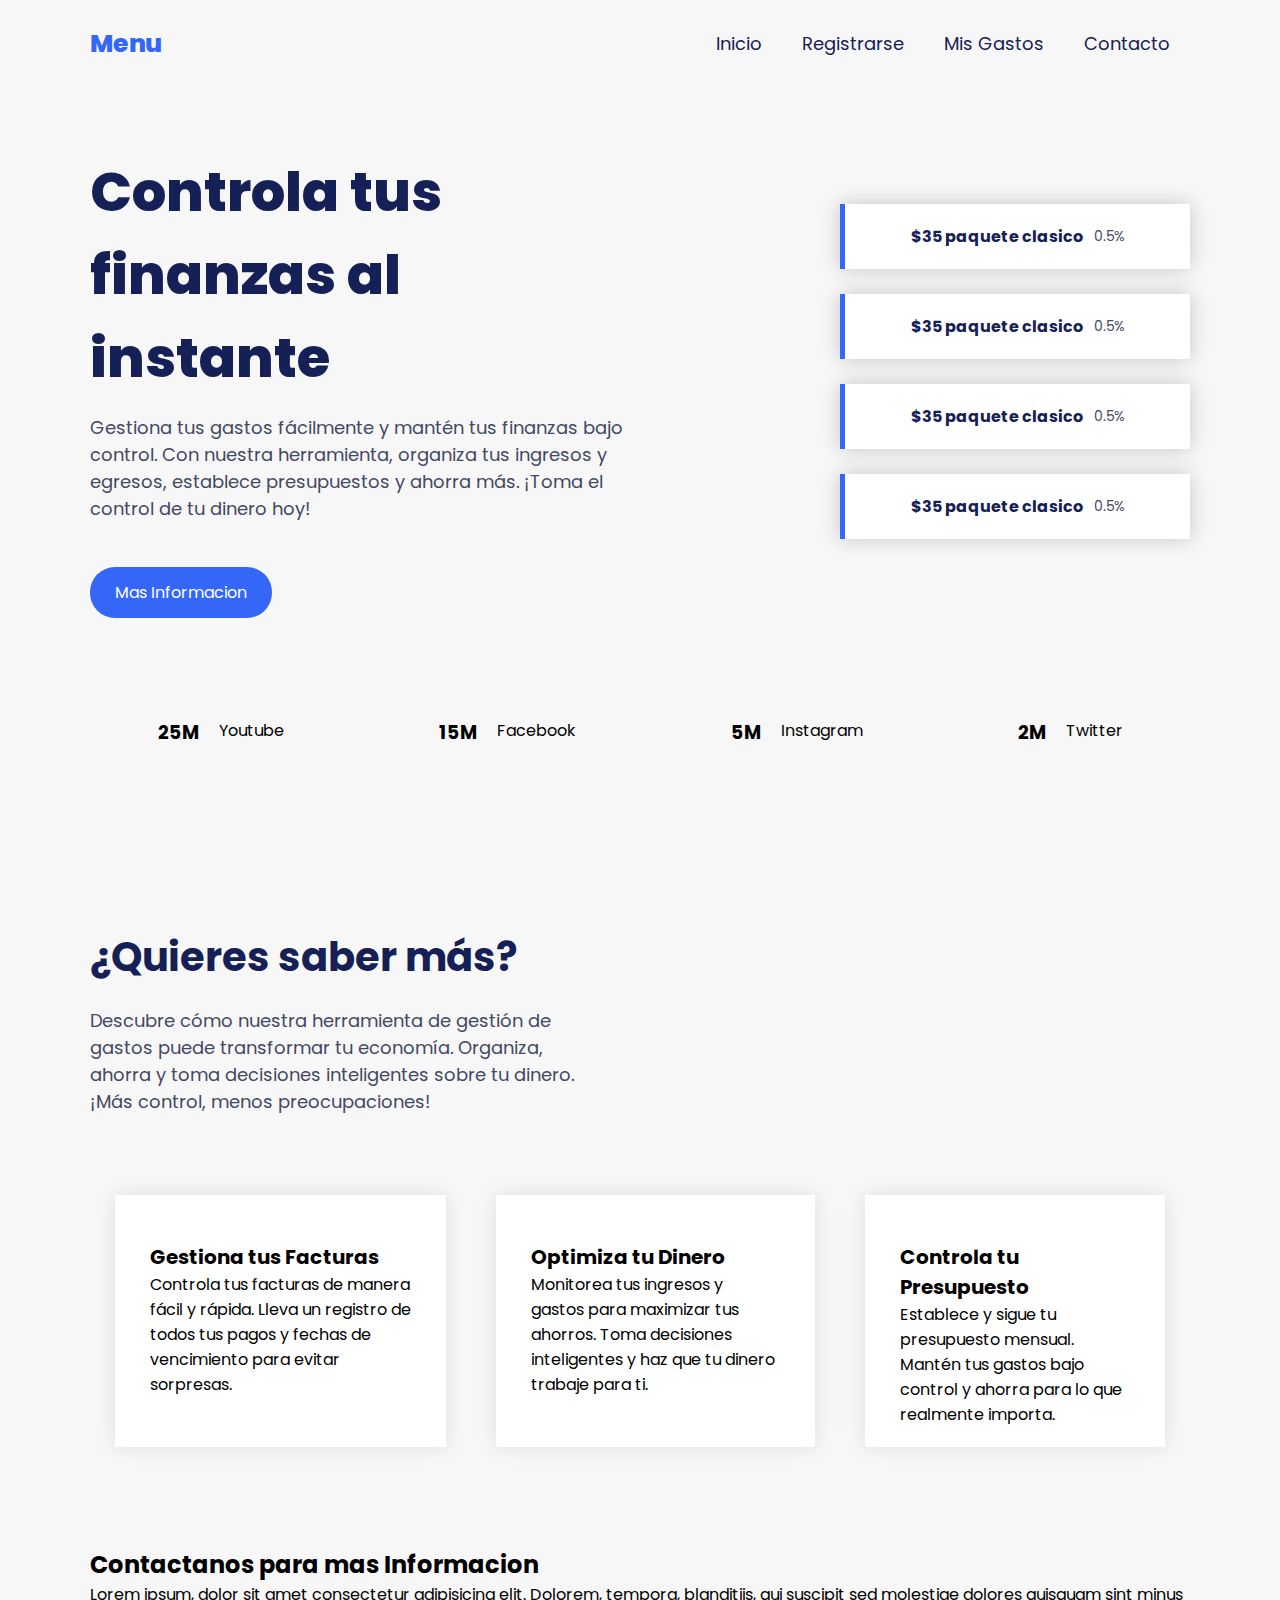
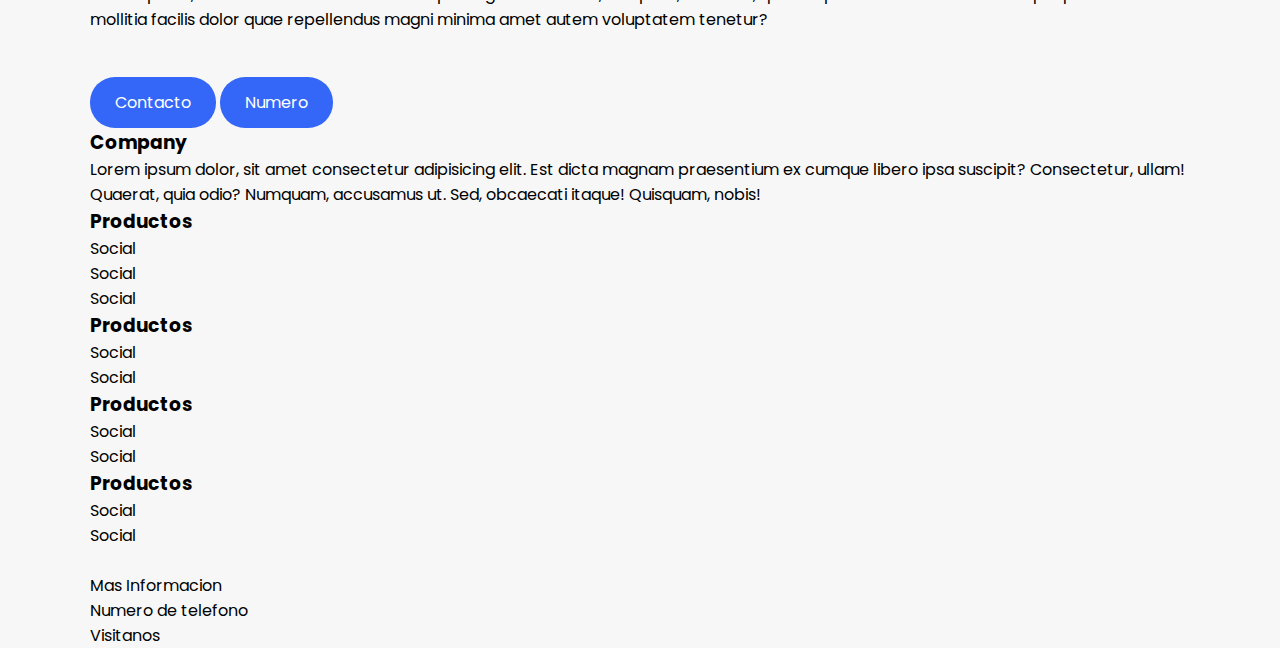
==== views/index.html @ dc03be1e "Se crea LocalStorage" ====
<!DOCTYPE html>
<html lang="en">

<head>
    <meta charset="UTF-8">
    <meta name="viewport" content="width=device-width, initial-scale=1.0">
    <title>Document</title>
    <link rel="stylesheet" href="/styles/style.css">
</head>

<body>

    <header class="container">
        <div class="menu container">

            <a href="#" class="logo">Menu</a>
            <input type="checkbox" id="menu">
            <label for="menu">
                <img src="images/menu.svg" alt="">
            </label>
            <nav class="navbar">
                <ul>
                    <li><a href="#">Inicio</a></li>
                    <li><a href="./login/login.html">Registrarse</a></li>
                    <li><a href="#">Mis Gastos</a></li>
                    <li><a href="#">Contacto</a></li>
                </ul>

            </nav>
        </div>
        <div class="header-content">
            <div class="header-1">
                <h1>Controla tus finanzas al instante</h1>
                <p>
                    Gestiona tus gastos fácilmente y mantén tus finanzas bajo control. Con nuestra herramienta, organiza
                    tus ingresos y egresos, establece presupuestos y ahorra más. ¡Toma el control de tu dinero hoy!
                </p>
                <a href="#" class="btn-1">Mas Informacion</a>
            </div>
            <div class="header-2">
                <div class="info">
                    <h3>$35 paquete clasico</h3>
                    <p>0.5%</p>
                </div>
                <div class="info">
                    <h3>$35 paquete clasico</h3>
                    <p>0.5%</p>
                </div>
                <div class="info">
                    <h3>$35 paquete clasico</h3>
                    <p>0.5%</p>
                </div>
                <div class="info">
                    <h3>$35 paquete clasico</h3>
                    <p>0.5%</p>
                </div>

            </div>

        </div>

    </header>

    <section class="users container">
        <div class="users">
            <h3>25M</h3>
            <p>Youtube</p>
        </div>
        <div class="users">
            <h3>15M</h3>
            <p>Facebook</p>
        </div>
        <div class="users">
            <h3>5M</h3>
            <p>Instagram</p>
        </div>
        <div class="users">
            <h3>2M</h3>
            <p>Twitter</p>
        </div>
    </section>

    <section class="nosotros container">
        <div class="nosotros-txt">
            <h2>¿Quieres saber más?</h2>
            <p>
                Descubre cómo nuestra herramienta de gestión de gastos puede transformar tu economía. Organiza, ahorra y
                toma decisiones inteligentes sobre tu dinero. ¡Más control, menos preocupaciones!
            </p>
        </div>
        <div class="nosotros-img">
            <img src="images/sec1.svg" alt="">
        </div>
    </section>

    <main class="servicios container">

        <div class="servicio">
            <img src="images/1.svg" alt="">
            <h3>Gestiona tus Facturas </h3>
            <p>Controla tus facturas de manera fácil y rápida. Lleva un registro de todos tus pagos y fechas de vencimiento para evitar sorpresas.</p>
            <a href="#"></a>
        </div>
        <div class="servicio">
            <img src="images/2.svg" alt="">
            <h3>Optimiza tu Dinero</h3>
            <p>Monitorea tus ingresos y gastos para maximizar tus ahorros. Toma decisiones inteligentes y haz que tu dinero trabaje para ti.</p>
            <a href="#"></a>
        </div>
        <div class="servicio">
            <img src="images/3.svg" alt="">
            <h3>Controla tu Presupuesto </h3>
            <p>Establece y sigue tu presupuesto mensual. Mantén tus gastos bajo control y ahorra para lo que realmente importa.</p>
            <a href="#"></a>
        </div>

    </main>

    <section class="contacto container">
        <div class="contacto-txt">
            <h2>Contactanos para mas Informacion</h2>
            <p>
                Lorem ipsum, dolor sit amet consectetur adipisicing elit. Dolorem, tempora, blanditiis, qui suscipit sed
                molestiae dolores quisquam sint minus mollitia facilis dolor quae repellendus magni minima amet autem
                voluptatem tenetur?
            </p>
            <div class="botones">
                <a href="#" class="btn-1">Contacto</a>
                <a href="#" class="btn-1">Numero</a>

            </div>

        </div>

    </section>

    <footer class="footer container">

        <div class="footer-txt">
            <div class="footer-1">
                <h3>Company</h3>
                <p>
                    Lorem ipsum dolor, sit amet consectetur adipisicing elit. Est dicta magnam praesentium ex cumque
                    libero ipsa suscipit? Consectetur, ullam! Quaerat, quia odio? Numquam, accusamus ut. Sed, obcaecati
                    itaque! Quisquam, nobis!
                </p>

            </div>
            <div class="footer-1">
                <h3>Productos</h3>
                <ul>
                    <li>Social</li>
                    <li>Social</li>
                    <li>Social</li>
                </ul>
            </div>
            <div class="footer-1">
                <h3>Productos</h3>
                <ul>
                    <li>Social</li>
                    <li>Social</li>
                </ul>
            </div>
            <div class="footer-1">
                <h3>Productos</h3>
                <ul>
                    <li>Social</li>
                    <li>Social</li>
                </ul>
            </div>
            <div class="footer-1">
                <h3>Productos</h3>
                <ul>
                    <li>Social</li>
                    <li>Social</li>
                </ul>
            </div>

        </div>
        <div class="footer-social">
            <div class="social-img">
                <img src="images/s1.svg" alt="">
                <img src="images/s2.svg" alt="">
                <img src="images/s3.svg" alt="">
            </div>
            <div class="social-txt">
                <p>Mas Informacion</p>
                <p>Numero de telefono</p>
                <p>Visitanos</p>
            </div>

        </div>
    </footer>










</body>

</html>
---- styles/style.css ----
@import url('https://fonts.googleapis.com/css2?family=Poppins:wght@400;500;600&display=swap'); 

* {
    margin: 0;
    padding: 0;
    box-sizing: border-box;
    text-decoration: none;
    list-style: none;
}

body {
    background-color: #f7f7f7;
    font-family: "Poppins", serif;
}

.container {
    max-width: 1100px;
    margin: 0 auto;
}

.menu {
    position: absolute;
    top: 10px;
    left: 0;
    right: 0;
    display: flex;
    align-items: center;
    justify-content: space-between;
    z-index: 1000;
}

.menu .logo {
    font-weight: 800;
    font-size: 25px;
    color: #3467f8;
}

.menu .navbar ul li {
    position: relative;
    float: left;
}

.menu .navbar ul li a {
    font-size: 18px;
    padding: 20px;
    color: #152056;
    display: block;
}

.menu .navbar ul li a:hover {
    color: #3467f8;
}

#menu {
    display: none;
}

.menu-icono {
    width: 25px;
}

.menu label {
    cursor: pointer;
    display: none;
}

.header-content {
    display: flex;
    align-items: center;
    margin-top: 150px;
}

.header-1 {
    width: 50%;
}

.header-1 h1 {
    font-size: 55px;
    font-weight: 800;
    color: #152056;
    margin-bottom: 15px;
}

.header-1 p {
    font-size: 18px;
    color: #434864;
}

.btn-1 {
    display: inline-block;
    padding: 13px 25px;
    background-color: #3467f8;
    border-radius: 25px;
    color: #ffffff;
    margin-top: 45px;
}

.btn-1:hover {
    background-color: #152056;
}

.header-2 {
    display: flex;
    flex-direction: column;
    align-items: flex-end;
    width: 50%;
}

.info {
    display: flex;
    align-items: center;
    justify-content: center;
    background-color: #ffffff;
    padding: 20px;
    margin-bottom: 25px;
    width: 350px;
    box-shadow: 0 0 20px rgba(0, 0, 0, 0.2);
    border-left: 5px solid #3467f8;
}

.info h3 {
    font-size: 16px;
    margin-right: 10px;
    color: #152056;
}

.info p {
    font-size: 14px;
    color: #434864;
}

/* Sección de usuarios organizada correctamente */
.users {
    display: flex;
    justify-content: space-around; /* Distribuye los usuarios de forma equitativa */
    flex-wrap: wrap; /* Permite que los elementos se ajusten en varias filas si es necesario */
    gap: 20px; /* Agrega un espacio uniforme entre los elementos */
    padding: 50px 0px;
}

.user {
    background-color: #ffffff;
    text-align: center;
    padding: 25px 0px;
    width: 220px; /* Ajusta el tamaño para que no se monten */
    box-shadow: 0 0 20px rgba(0, 0, 0, 0.1);
}

.user h3 {
    font-size: 25px;
    color: #152056;
    margin-bottom: 10px;
}

.user p {
    font-size: 18px;
    color: #434864;
}

.nosotros {
    display: flex;
    padding: 80px 0px;
}

.nosotros-txt {
    width: 50%;
    padding-right: 50px;
}

.nosotros-txt h2 {
    font-size: 40px;
    color: #152056;
    margin-bottom: 20px;
}

.nosotros-txt p {
    font-size: 18px;
    color: #434864;
}

.nosotros-img {
    width: 50px;
}

.nosotros-img img {
    width: 500px;
}

.servicios {
    display: flex;
    justify-content: space-between;
    padding-bottom: 100px;
}

.servicio {
    padding: 20px 35px;
    margin: 0px 25px;
    background-color: #ffffff;
    box-shadow: 0 0 20px rgba(0, 0, 0, 0.1);
}

.servicio img {
    width: 30px;
    margin-bottom: 20px;
}

.servicio h3 {
    font-size: 20px;
}
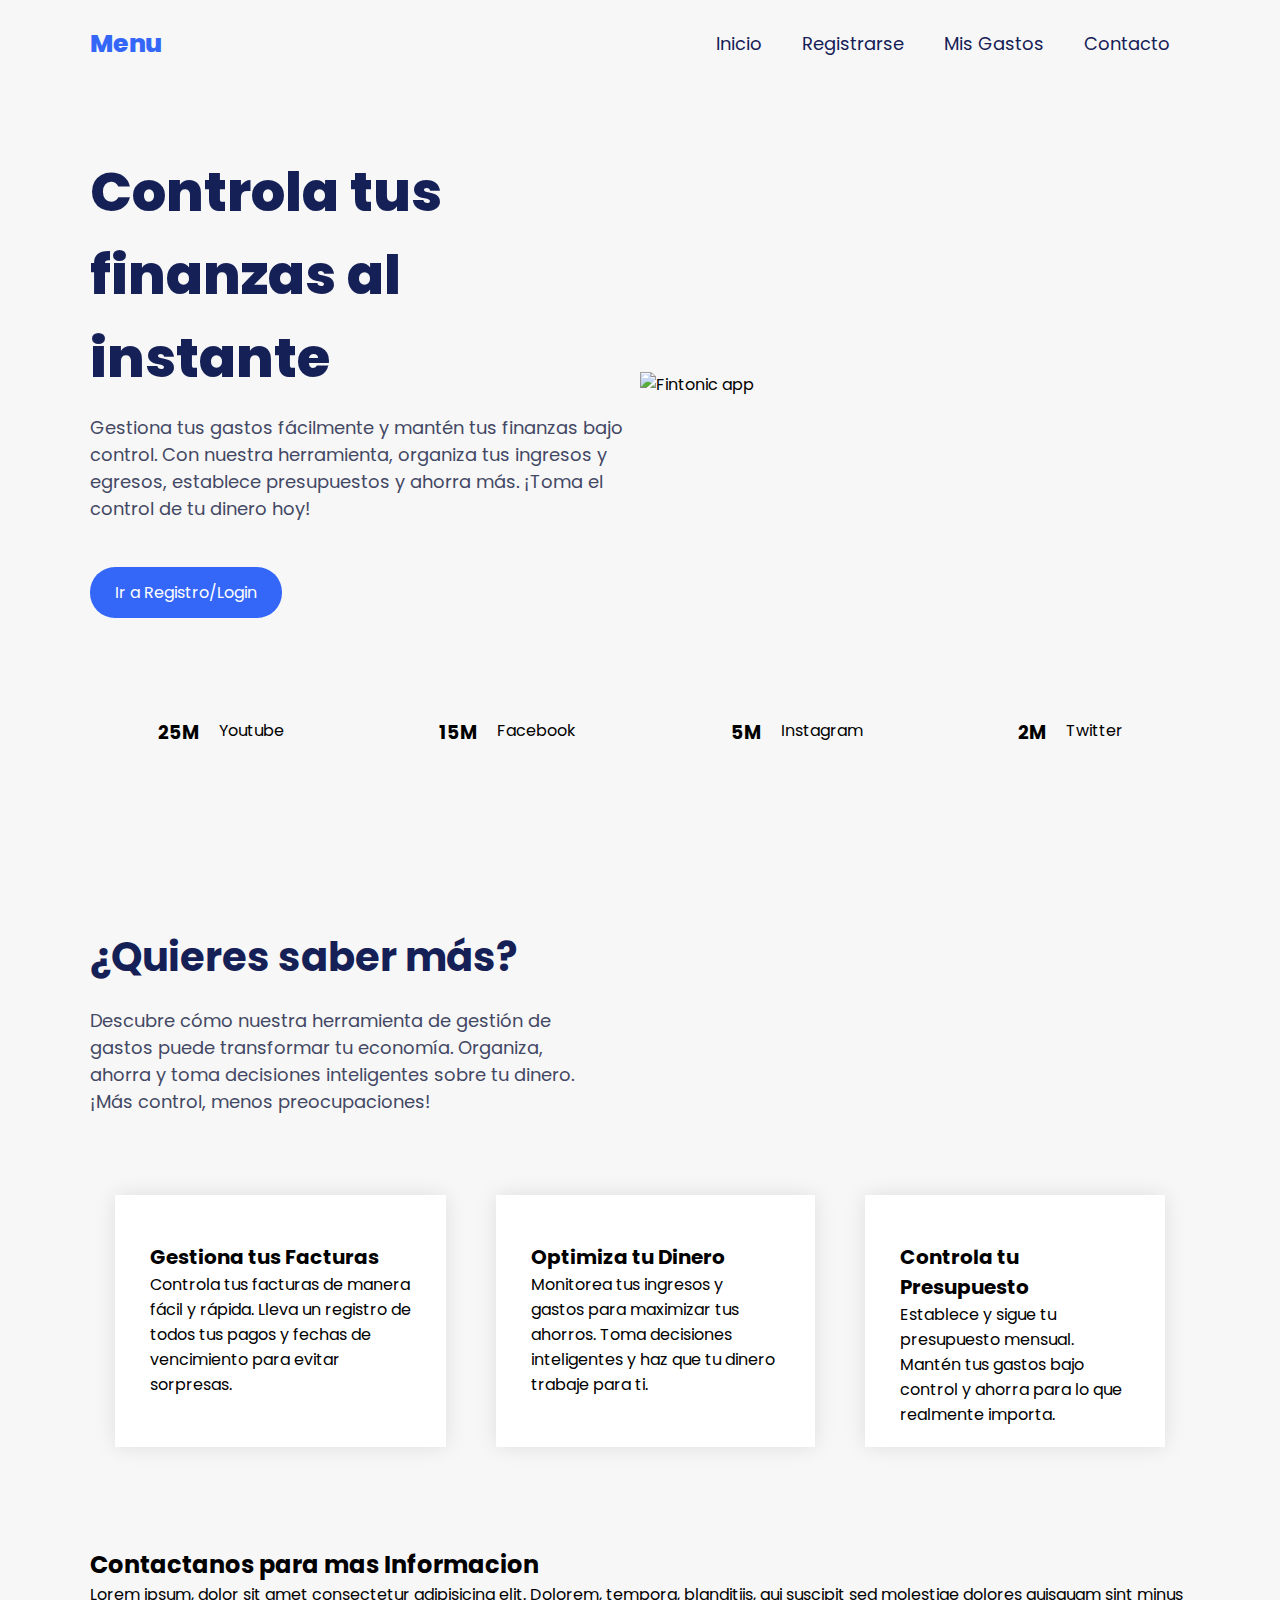
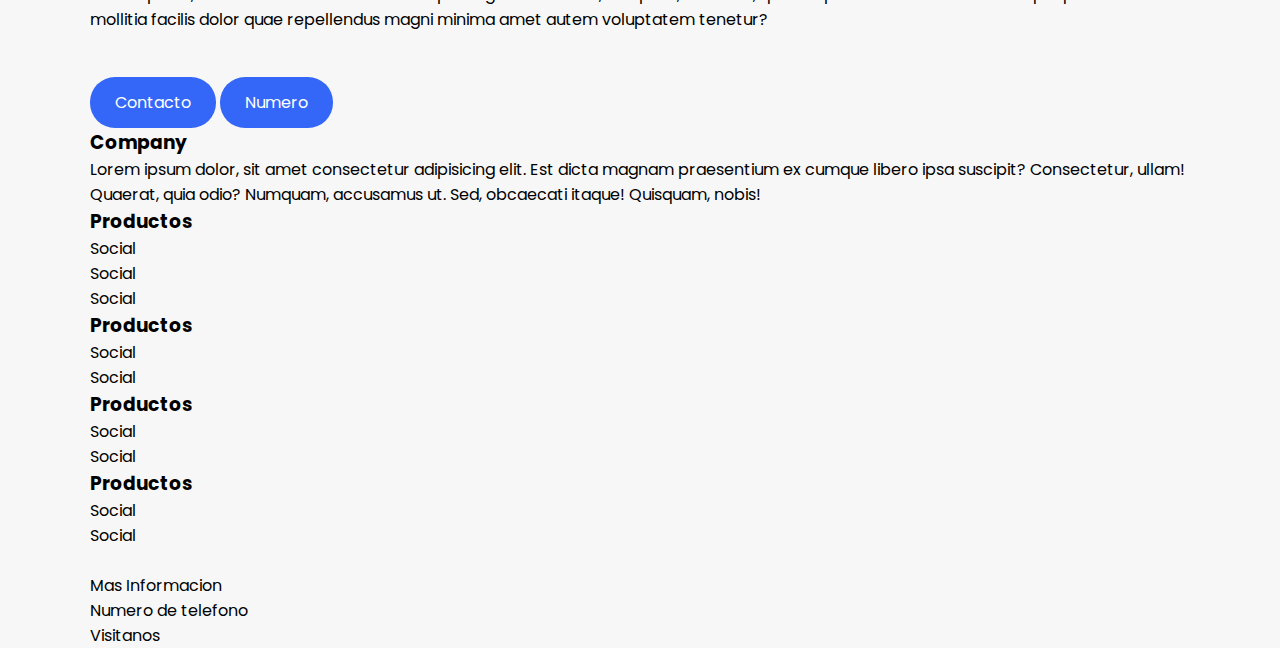
==== commit c65ca48a: "Se agrega todo el proyecto" ====
--- a/views/index.html
+++ b/views/index.html
@@ -13,7 +13,7 @@
     <header class="container">
         <div class="menu container">
 
-            <a href="#" class="logo">Menu</a>
+            <a href="index.html" class="logo">Menu</a>
             <input type="checkbox" id="menu">
             <label for="menu">
                 <img src="images/menu.svg" alt="">
@@ -21,8 +21,8 @@
             <nav class="navbar">
                 <ul>
                     <li><a href="#">Inicio</a></li>
-                    <li><a href="./login/login.html">Registrarse</a></li>
-                    <li><a href="#">Mis Gastos</a></li>
+                    <li><a href="login.html">Registrarse</a></li>
+                    <li><a href="registrogastos.html">Mis Gastos</a></li>
                     <li><a href="#">Contacto</a></li>
                 </ul>
 
@@ -35,27 +35,12 @@
                     Gestiona tus gastos fácilmente y mantén tus finanzas bajo control. Con nuestra herramienta, organiza
                     tus ingresos y egresos, establece presupuestos y ahorra más. ¡Toma el control de tu dinero hoy!
                 </p>
-                <a href="#" class="btn-1">Mas Informacion</a>
+                <a href="login.html" class="btn-1">Ir a Registro/Login</a>
             </div>
-            <div class="header-2">
-                <div class="info">
-                    <h3>$35 paquete clasico</h3>
-                    <p>0.5%</p>
-                </div>
-                <div class="info">
-                    <h3>$35 paquete clasico</h3>
-                    <p>0.5%</p>
-                </div>
-                <div class="info">
-                    <h3>$35 paquete clasico</h3>
-                    <p>0.5%</p>
-                </div>
-                <div class="info">
-                    <h3>$35 paquete clasico</h3>
-                    <p>0.5%</p>
-                </div>
-
+            <div class="mainHome">
+                <img src="images/phone.png" alt="Fintonic app" width= "476px" height="397px">
             </div>
+           
 
         </div>
 
@@ -192,15 +177,11 @@
         </div>
     </footer>
 
+</body>
+
+</html>
 
 
 
 
 
-
-
-
-
-</body>
-
-</html>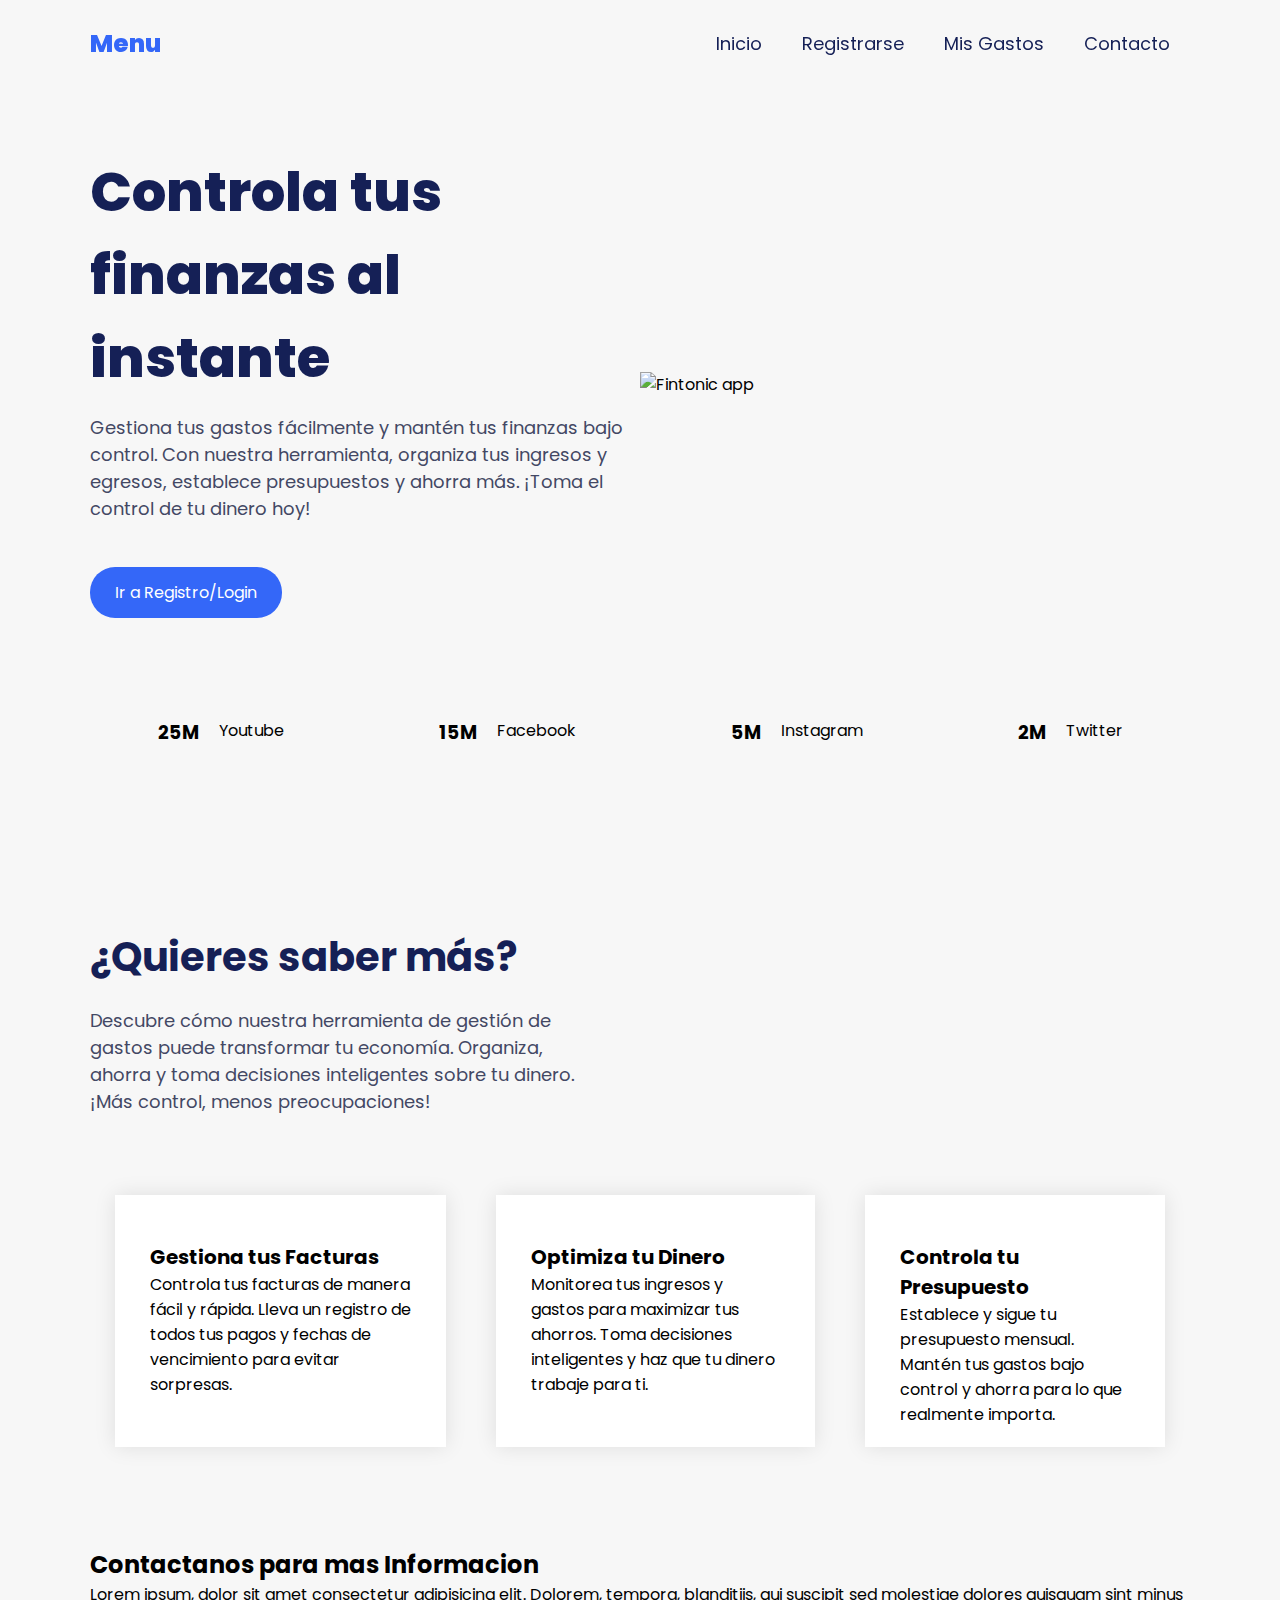
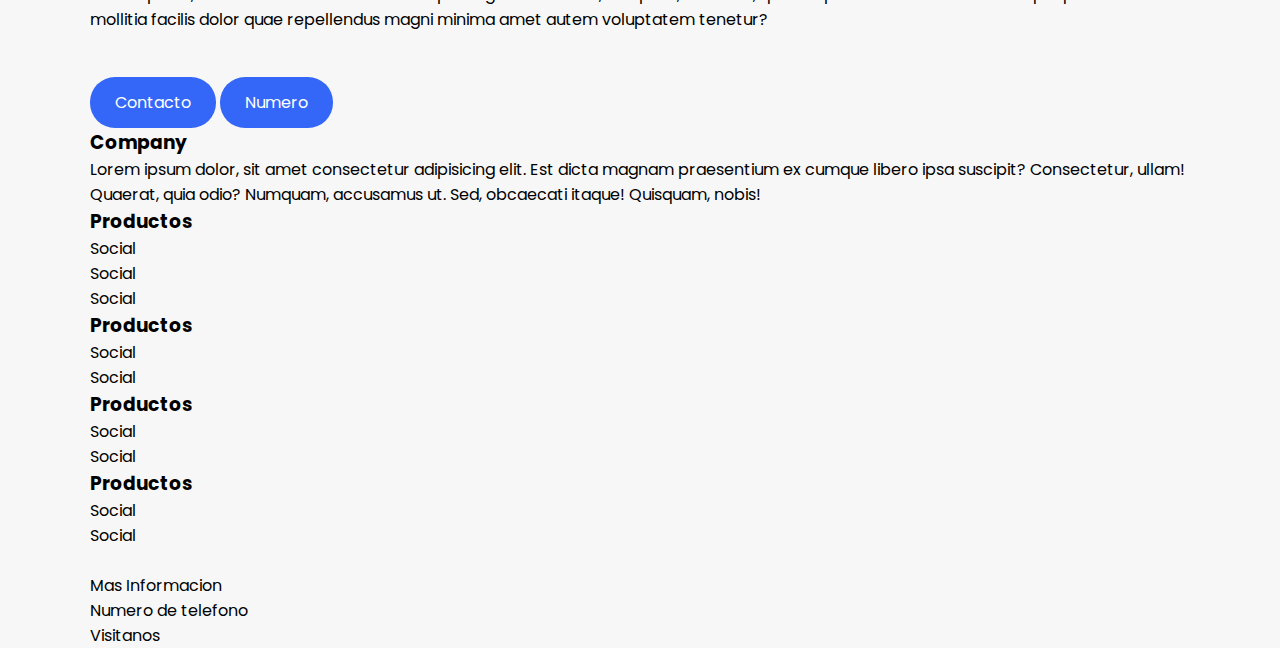
==== commit 71a2155c: "Se suben ajustes" ====
--- a/views/index.html
+++ b/views/index.html
@@ -9,7 +9,7 @@
 </head>
 
 <body>
-
+ 
     <header class="container">
         <div class="menu container">
 
--- a/styles/style.css
+++ b/styles/style.css
@@ -19,7 +19,7 @@
 }
 
 .menu {
-    position: absolute;
+    position: fixed;
     top: 10px;
     left: 0;
     right: 0;
